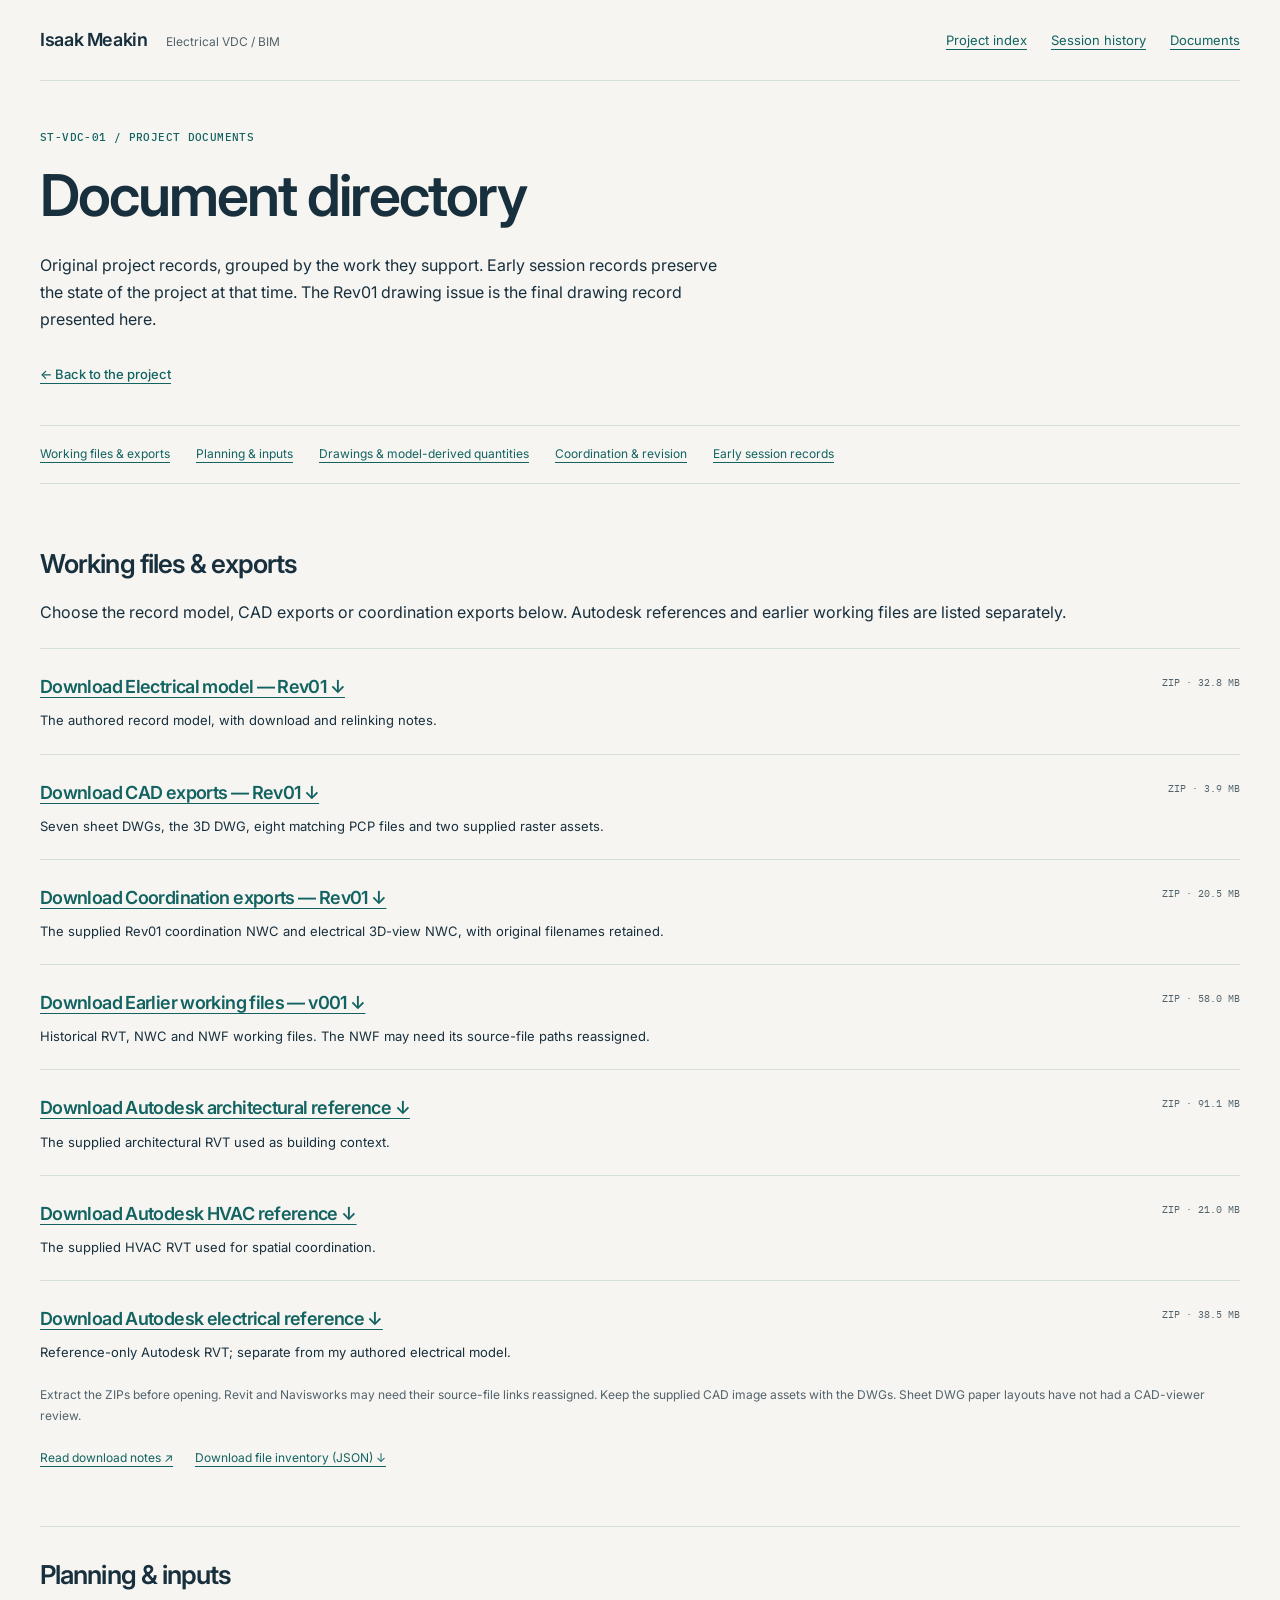
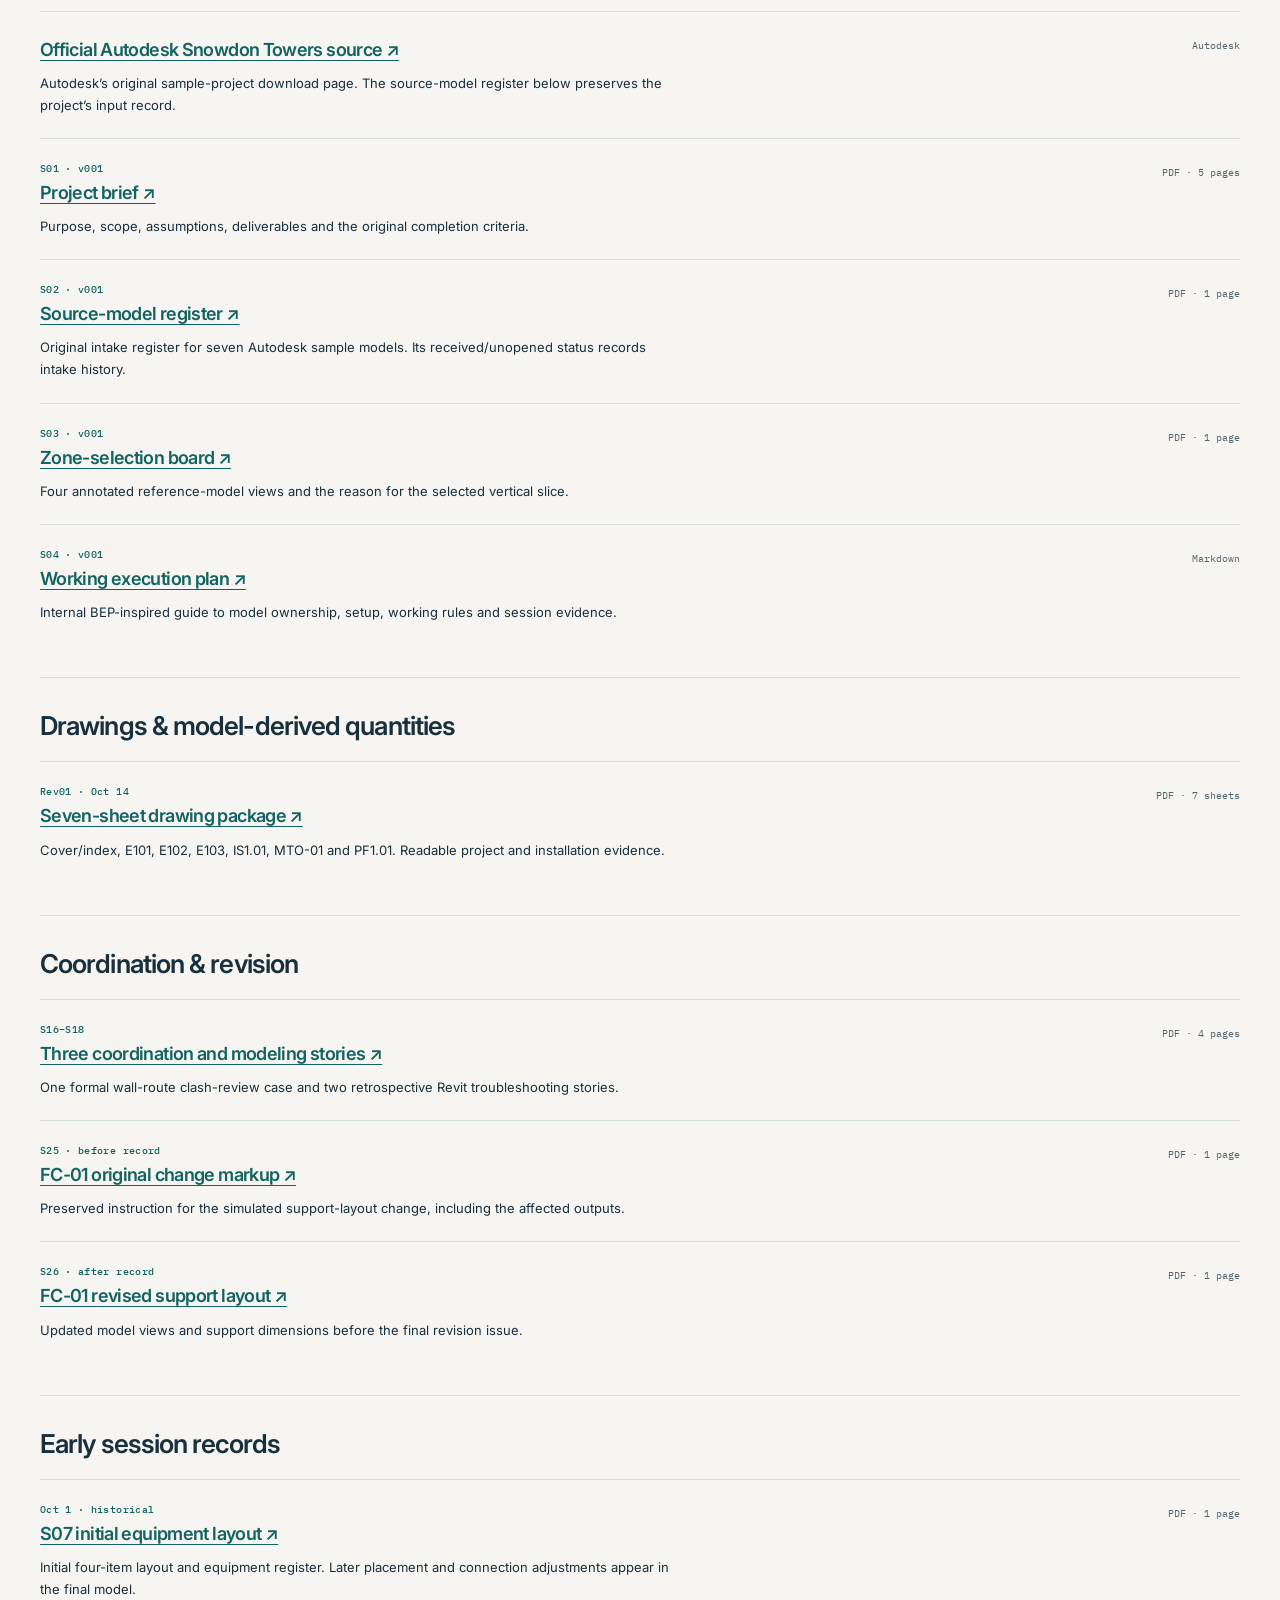
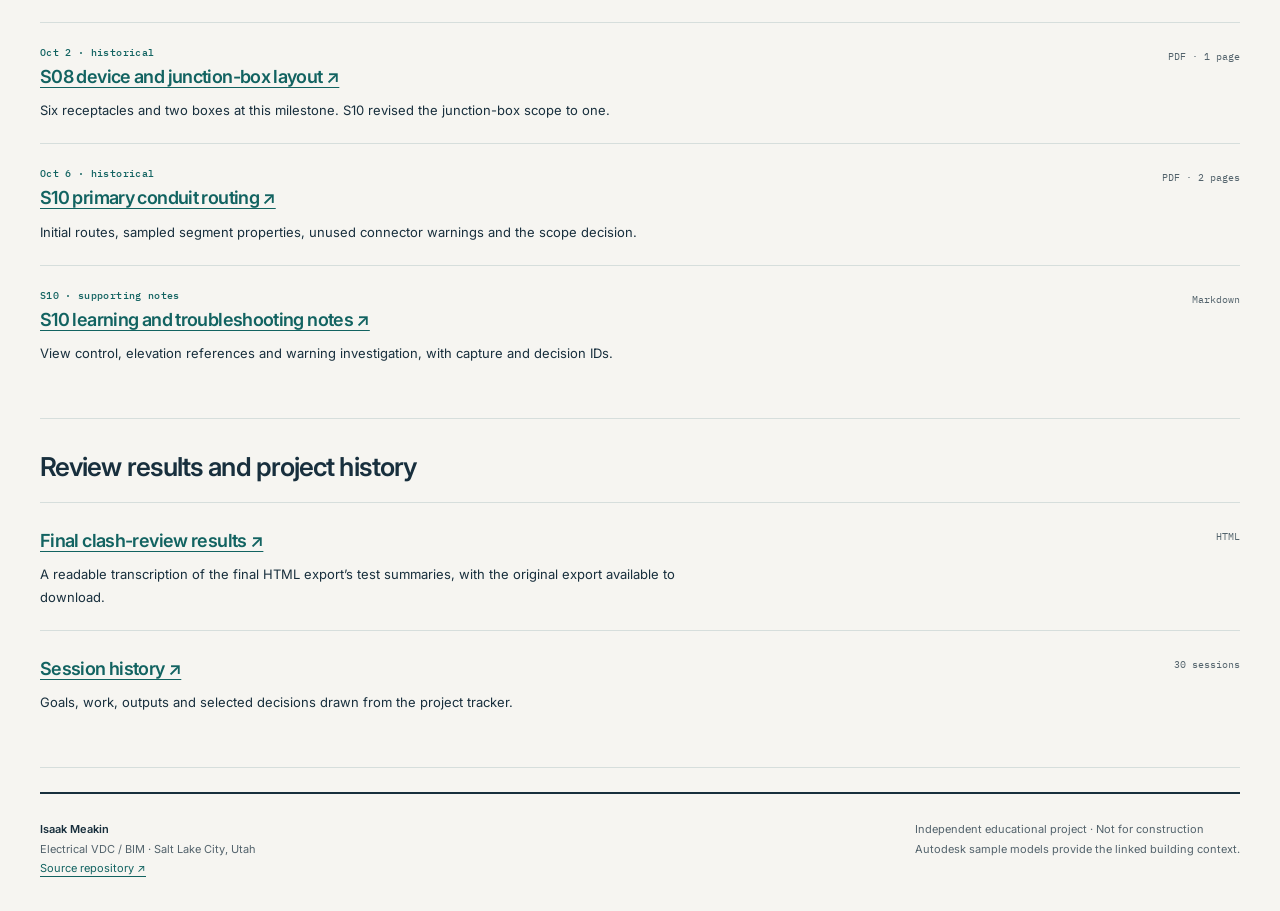
==== documents.html @ b017bc8a "Publish completed Snowdon Towers VDC portfolio" ====
<!doctype html>
<html lang="en"><head><meta charset="utf-8"><meta name="viewport" content="width=device-width, initial-scale=1"><meta name="theme-color" content="#F6F5F1"><meta name="description" content="Snowdon Towers electrical VDC project documents: planning, drawings, coordination, revision and early session records."><title>Project Documents | Isaak Meakin</title><link rel="preconnect" href="https://fonts.googleapis.com"><link rel="preconnect" href="https://fonts.gstatic.com" crossorigin><link href="https://fonts.googleapis.com/css2?family=IBM+Plex+Mono:wght@400;500&amp;family=Inter:wght@400;500;600;700&amp;display=swap" rel="stylesheet"><link rel="stylesheet" href="assets/css/styles.css"></head><body><a class="skip-link" href="#main">Skip to content</a><div class="container"><header class="site-header"><a class="identity" href="./"><strong>Isaak Meakin</strong><span>Electrical VDC / BIM</span></a><nav aria-label="Main navigation"><a href="index.html#project-index">Project index</a><a href="session-history.html">Session history</a><a href="documents.html">Documents</a></nav></header><main id="main"><div class="page-intro"><p class="eyebrow">ST-VDC-01 / Project documents</p><h1>Document directory</h1><p>Original project records, grouped by the work they support. Early session records preserve the state of the project at that time. The Rev01 drawing issue is the final drawing record presented here.</p><a class="text-link" href="index.html#project-index">← Back to the project</a></div><nav class="directory-nav" aria-label="Document categories"><a href="#working-files">Working files &amp; exports</a><a href="#group-1">Planning & inputs</a><a href="#group-2">Drawings & model-derived quantities</a><a href="#group-3">Coordination & revision</a><a href="#group-4">Early session records</a></nav><section class="document-group" id="working-files"><h2>Working files &amp; exports</h2><p>Choose the record model, CAD exports or coordination exports below. Autodesk references and earlier working files are listed separately.</p><div class="document-list"><article class="document-item"><div><h3><a href="assets/downloads/electrical-model-rev01.zip" download>Download Electrical model — Rev01 ↓</a></h3><p>The authored record model, with download and relinking notes.</p></div><span class="file-type">ZIP · 32.8 MB</span></article><article class="document-item"><div><h3><a href="assets/downloads/cad-exports-rev01.zip" download>Download CAD exports — Rev01 ↓</a></h3><p>Seven sheet DWGs, the 3D DWG, eight matching PCP files and two supplied raster assets.</p></div><span class="file-type">ZIP · 3.9 MB</span></article><article class="document-item"><div><h3><a href="assets/downloads/coordination-exports-rev01.zip" download>Download Coordination exports — Rev01 ↓</a></h3><p>The supplied Rev01 coordination NWC and electrical 3D-view NWC, with original filenames retained.</p></div><span class="file-type">ZIP · 20.5 MB</span></article><article class="document-item"><div><h3><a href="assets/downloads/working-files-v001.zip" download>Download Earlier working files — v001 ↓</a></h3><p>Historical RVT, NWC and NWF working files. The NWF may need its source-file paths reassigned.</p></div><span class="file-type">ZIP · 58.0 MB</span></article><article class="document-item"><div><h3><a href="assets/downloads/autodesk-architecture-reference.zip" download>Download Autodesk architectural reference ↓</a></h3><p>The supplied architectural RVT used as building context.</p></div><span class="file-type">ZIP · 91.1 MB</span></article><article class="document-item"><div><h3><a href="assets/downloads/autodesk-hvac-reference.zip" download>Download Autodesk HVAC reference ↓</a></h3><p>The supplied HVAC RVT used for spatial coordination.</p></div><span class="file-type">ZIP · 21.0 MB</span></article><article class="document-item"><div><h3><a href="assets/downloads/autodesk-electrical-reference.zip" download>Download Autodesk electrical reference ↓</a></h3><p>Reference-only Autodesk RVT; separate from my authored electrical model.</p></div><span class="file-type">ZIP · 38.5 MB</span></article></div><p class="small-note">Extract the ZIPs before opening. Revit and Navisworks may need their source-file links reassigned. Keep the supplied CAD image assets with the DWGs. Sheet DWG paper layouts have not had a CAD-viewer review.</p><div class="evidence-links"><a href="assets/downloads/README.txt">Read download notes ↗</a><a href="assets/downloads/file-manifest.json" download>Download file inventory (JSON) ↓</a></div></section><section class="document-group" id="group-1"><h2>Planning & inputs</h2><div class="document-list"><article class="document-item"><div><h3><a href="https://help.autodesk.com/cloudhelp/2025/ENU/Revit-GetStarted/files/GUID-61EF2F22-3A1F-4317-B925-1E85F138BE88.htm">Official Autodesk Snowdon Towers source ↗</a></h3><p>Autodesk’s original sample-project download page. The source-model register below preserves the project’s input record.</p></div><span class="file-type">Autodesk</span></article><article class="document-item"><div><p class="record-id">S01 · v001</p><h3><a class="" href="assets/documents/project-brief.pdf">Project brief ↗</a></h3><p>Purpose, scope, assumptions, deliverables and the original completion criteria.</p></div><span class="file-type">PDF · 5 pages</span></article><article class="document-item"><div><p class="record-id">S02 · v001</p><h3><a class="" href="assets/documents/source-model-register.pdf">Source-model register ↗</a></h3><p>Original intake register for seven Autodesk sample models. Its received/unopened status records intake history.</p></div><span class="file-type">PDF · 1 page</span></article><article class="document-item"><div><p class="record-id">S03 · v001</p><h3><a class="" href="assets/documents/zone-selection.pdf">Zone-selection board ↗</a></h3><p>Four annotated reference-model views and the reason for the selected vertical slice.</p></div><span class="file-type">PDF · 1 page</span></article><article class="document-item"><div><p class="record-id">S04 · v001</p><h3><a class="" href="assets/documents/execution-plan.md">Working execution plan ↗</a></h3><p>Internal BEP-inspired guide to model ownership, setup, working rules and session evidence.</p></div><span class="file-type">Markdown</span></article></div></section><section class="document-group" id="group-2"><h2>Drawings & model-derived quantities</h2><div class="document-list"><article class="document-item"><div><p class="record-id">Rev01 · Oct 14</p><h3><a class="" href="assets/documents/drawing-package-rev01.pdf">Seven-sheet drawing package ↗</a></h3><p>Cover/index, E101, E102, E103, IS1.01, MTO-01 and PF1.01. Readable project and installation evidence.</p></div><span class="file-type">PDF · 7 sheets</span></article></div></section><section class="document-group" id="group-3"><h2>Coordination & revision</h2><div class="document-list"><article class="document-item"><div><p class="record-id">S16–S18</p><h3><a class="" href="assets/documents/coordination-stories.pdf">Three coordination and modeling stories ↗</a></h3><p>One formal wall-route clash-review case and two retrospective Revit troubleshooting stories.</p></div><span class="file-type">PDF · 4 pages</span></article><article class="document-item"><div><p class="record-id">S25 · before record</p><h3><a class="" href="assets/documents/fc01-original-markup.pdf">FC-01 original change markup ↗</a></h3><p>Preserved instruction for the simulated support-layout change, including the affected outputs.</p></div><span class="file-type">PDF · 1 page</span></article><article class="document-item"><div><p class="record-id">S26 · after record</p><h3><a class="" href="assets/documents/fc01-revised-layout.pdf">FC-01 revised support layout ↗</a></h3><p>Updated model views and support dimensions before the final revision issue.</p></div><span class="file-type">PDF · 1 page</span></article></div></section><section class="document-group" id="group-4"><h2>Early session records</h2><div class="document-list"><article class="document-item"><div><p class="record-id">Oct 1 · historical</p><h3><a class="" href="assets/documents/s07-equipment-layout.pdf">S07 initial equipment layout ↗</a></h3><p>Initial four-item layout and equipment register. Later placement and connection adjustments appear in the final model.</p></div><span class="file-type">PDF · 1 page</span></article><article class="document-item"><div><p class="record-id">Oct 2 · historical</p><h3><a class="" href="assets/documents/s08-device-layout.pdf">S08 device and junction-box layout ↗</a></h3><p>Six receptacles and two boxes at this milestone. S10 revised the junction-box scope to one.</p></div><span class="file-type">PDF · 1 page</span></article><article class="document-item"><div><p class="record-id">Oct 6 · historical</p><h3><a class="" href="assets/documents/s10-primary-conduit-layout.pdf">S10 primary conduit routing ↗</a></h3><p>Initial routes, sampled segment properties, unused connector warnings and the scope decision.</p></div><span class="file-type">PDF · 2 pages</span></article><article class="document-item"><div><p class="record-id">S10 · supporting notes</p><h3><a class="" href="assets/documents/s10-portfolio-highlight.md">S10 learning and troubleshooting notes ↗</a></h3><p>View control, elevation references and warning investigation, with capture and decision IDs.</p></div><span class="file-type">Markdown</span></article></div></section><section class="document-group"><h2>Review results and project history</h2><div class="document-list"><article class="document-item"><div><h3><a href="clash-review.html">Final clash-review results ↗</a></h3><p>A readable transcription of the final HTML export’s test summaries, with the original export available to download.</p></div><span class="file-type">HTML</span></article><article class="document-item"><div><h3><a href="session-history.html">Session history ↗</a></h3><p>Goals, work, outputs and selected decisions drawn from the project tracker.</p></div><span class="file-type">30 sessions</span></article></div></section></main><footer class="site-footer"><span><strong>Isaak Meakin</strong><br>Electrical VDC / BIM · Salt Lake City, Utah<br><a href="https://github.com/mcmordor/vdc-portfolio">Source repository ↗</a></span><span>Independent educational project · Not for construction<br>Autodesk sample models provide the linked building context.</span></footer></div></body></html>
---- assets/css/styles.css ----
/* Snowdon Towers portfolio · shared styles */
:root {
  --paper:#f6f5f1; --ink:#182f3d; --muted:#53636c; --accent:#187d7c;
  --accent-strong:#126361; --line:#d6dedc; --hover:#e9eeea; --image-bg:#232a34;
  --sans:"Inter",system-ui,-apple-system,"Segoe UI",sans-serif;
  --mono:"IBM Plex Mono",ui-monospace,monospace;
}
*{box-sizing:border-box}
html{scroll-behavior:smooth;scroll-padding-top:24px}
body{margin:0;background:var(--paper);color:var(--ink);font:400 16px/1.7 var(--sans);-webkit-font-smoothing:antialiased}
a{color:var(--accent-strong);text-underline-offset:4px;text-decoration-thickness:1px}
a:hover{color:var(--ink)}
a:focus-visible,summary:focus-visible{outline:3px solid var(--accent-strong);outline-offset:5px}
img{display:block;max-width:100%;height:auto}
figure,p{margin:0 0 22px}
h1,h2,h3{margin:0;color:var(--ink);font-weight:600;letter-spacing:-.035em;line-height:1.2;text-wrap:balance}
h1{font-size:clamp(38px,4.5vw,60px)}
h2{font-size:clamp(26px,2.5vw,34px)}
h3{font-size:21px;line-height:1.35;margin:32px 0 12px}
strong{font-weight:600}
.container{width:min(1240px,calc(100% - 80px));margin-inline:auto}
.skip-link{position:absolute;top:-100px;left:20px;z-index:5;padding:12px;background:var(--paper)}
.skip-link:focus{top:12px}
.site-header{display:flex;justify-content:space-between;align-items:center;gap:24px;padding:22px 0;border-bottom:1px solid var(--line)}
.identity{display:flex;gap:18px;align-items:baseline;color:var(--ink);text-decoration:none}
.identity strong{font-size:18px;letter-spacing:-.02em}
.identity span{font-size:12px;color:var(--muted)}
.site-header nav{display:flex;gap:24px;font-size:13px}
.site-header nav a{padding:7px 0}
.hero{display:grid;grid-template-columns:.95fr 1.4fr;align-items:center;gap:48px;padding:42px 0 28px}
.eyebrow,.record-id{font:500 11px/1.6 var(--mono);color:var(--accent-strong);letter-spacing:.035em}
.eyebrow{text-transform:uppercase;margin-bottom:14px}
.welcome{font-size:17px;font-weight:500;margin:18px 0 12px;line-height:1.5}
.hero-copy>p:not(.welcome):not(.eyebrow){font-size:15px;line-height:1.7}
.hero-copy>p{max-width:56ch}
.hero-copy .hero-links{display:flex;flex-wrap:wrap;gap:8px 24px;font-size:13px;margin:20px 0 0}
.hero-figure{margin:0}
.hero-figure img{width:100%;max-height:400px;object-fit:contain}
.image-link{display:block;background:var(--image-bg)}
.image-link img{width:100%;object-fit:contain}
figcaption{color:var(--muted);font-size:12px;line-height:1.6;padding-top:10px}
figcaption a{white-space:nowrap}
.figure-id{font:400 10px var(--mono);color:var(--accent-strong);margin-right:8px}
.project-facts{display:grid;grid-template-columns:repeat(4,minmax(0,1fr));gap:22px;padding:17px 0 20px;margin:0 0 28px;border-top:1px solid var(--line);border-bottom:1px solid var(--line)}
dt{font:400 10px/1.6 var(--mono);letter-spacing:.03em;text-transform:uppercase;color:var(--muted)}
dd{font-size:13px;margin:5px 0 0}
.project-index{border-top:2px solid var(--ink);padding-top:18px;margin-bottom:64px}
.section-heading{display:flex;align-items:baseline;justify-content:space-between;gap:20px;margin-bottom:18px}
.section-heading h2{font-size:25px}
.section-heading>a{font-size:12px;white-space:nowrap}
.index-grid{display:grid;grid-template-columns:repeat(4,minmax(0,1fr));border-top:1px solid var(--line);border-bottom:1px solid var(--line)}
.index-entry{display:grid;grid-template-columns:22px 1fr 14px;gap:10px;padding:17px 10px 17px 0;text-decoration:none;align-items:start;border-bottom:1px solid var(--line);min-width:0;color:var(--ink)}
.index-entry:nth-child(n+5){border-bottom:0}
.index-entry:hover,.index-entry:focus-visible{background:var(--hover);color:var(--ink)}
.index-number{font:400 11px/1.8 var(--mono);color:var(--accent-strong)}
.index-entry strong{display:block;font-size:14px;line-height:1.4;letter-spacing:-.015em}
.index-detail{display:block;font-size:11px;line-height:1.5;color:var(--muted);margin-top:5px}
.index-arrow{font-size:13px;color:var(--accent-strong)}
.chapter{display:grid;grid-template-columns:.9fr 2fr;gap:76px;padding:48px 0 56px;border-top:1px solid var(--line)}
.chapter-heading{align-self:start;position:sticky;top:24px}
.chapter-heading h2{margin-bottom:18px}
.back-link{display:inline-block;font-size:12px;padding:7px 0}
.chapter-content{min-width:0}
.chapter-content>p{max-width:68ch}
.chapter-content .chapter-lead{font-size:19px;line-height:1.55;letter-spacing:-.02em;color:var(--ink)}
.chapter-content>figure{margin:30px 0}
.chapter-content h3:first-child{margin-top:0}
.text-link{display:inline-block;font-size:13px;font-weight:500;padding:8px 0}
.evidence-links{display:flex;flex-wrap:wrap;gap:10px 22px;margin:20px 0 26px;font-size:12px}
.paper-figure .image-link{background:#fff;border:1px solid var(--line)}
.paper-figure img{background:#fff}
.phase-list{padding:0;margin:26px 0 18px;list-style:none;counter-reset:phase}
.phase-list li{display:grid;grid-template-columns:78px 1fr;gap:3px 18px;padding:13px 0;border-top:1px solid var(--line)}
.phase-list strong{font-size:14px;line-height:1.5}
.phase-list li>span:last-child{grid-column:2;font-size:12px;line-height:1.5;color:var(--muted)}
.phase-list .record-id{grid-row:span 2;padding-top:2px}
.small-note{font-size:12px;line-height:1.7;color:var(--muted)}
.record-detail{border-top:1px solid var(--line);border-bottom:1px solid var(--line);padding:15px 0;margin:28px 0}
summary{cursor:pointer;color:var(--ink);font-weight:500;font-size:14px;line-height:1.6}
summary:hover{color:var(--accent-strong)}
.record-detail>p:first-of-type{margin-top:18px}
.record-detail>p{font-size:14px}
.record-detail .evidence-links:last-child{margin-bottom:6px}
.issue-story{padding:30px 0;border-top:1px solid var(--line)}
.issue-story>.eyebrow{margin-bottom:6px}
.issue-story h3{margin:0 0 14px}
.issue-story>p{font-size:14px}
.issue-story>a{font-size:12px}
.before-after{display:grid;grid-template-columns:1fr 1fr;gap:18px;margin:20px 0}
.before-after figure{margin:0;min-width:0}
.comparison-label{font:400 10px/1.5 var(--mono);text-transform:uppercase;color:var(--muted);margin-bottom:8px}
.before-after .image-link{height:220px;display:flex;align-items:center;justify-content:center}
.before-after img{height:100%;width:100%;object-fit:contain}
.table-scroll{overflow-x:auto;margin:24px 0;scrollbar-width:thin}
table{width:100%;border-collapse:collapse;text-align:left;font-size:12px;line-height:1.6}
caption{text-align:left;font:400 10px/1.6 var(--mono);color:var(--muted);padding-bottom:12px}
th,td{padding:12px 14px 12px 0;border-bottom:1px solid var(--line);vertical-align:top}
thead th{font-size:10px;letter-spacing:.025em;text-transform:uppercase;color:var(--muted);font-weight:500;border-top:1px solid var(--ink);border-bottom:1px solid var(--ink)}
tbody th{font-weight:500}
td:last-child,th:last-child{padding-right:0}
tbody th a{white-space:nowrap}
#prefab .paper-figure{width:min(100%,470px);margin-inline:auto}
#prefab .paper-figure img{max-height:490px;object-fit:contain}
.revision-pair{display:grid;grid-template-columns:1fr 1fr;gap:20px;margin:26px 0 32px}
.revision-pair>div{min-width:0;font-size:12px}
.revision-pair figure{margin:0 0 12px}
.revision-pair .image-link{height:240px;display:flex;align-items:center}
.revision-pair img{height:100%;object-fit:contain}
.review-results,.history-facts{display:grid;grid-template-columns:repeat(4,1fr);gap:20px;border-top:1px solid var(--line);border-bottom:1px solid var(--line);padding:18px 0;margin:25px 0;font-size:11px;color:var(--muted)}
.review-results strong,.history-facts strong{display:block;font:500 27px/1.3 var(--mono);color:var(--ink);margin-bottom:6px}
.document-shortlist{border-top:1px solid var(--line);margin:26px 0}
.document-shortlist>a{display:block;padding:16px 0;border-bottom:1px solid var(--line);text-decoration:none;font-weight:500;font-size:14px}
.document-shortlist>a:hover{background:var(--hover)}
.document-shortlist>a span{display:block;color:var(--muted);font-weight:400;font-size:12px;margin-top:3px}
.button-link{display:inline-block;padding:12px 20px;border:1px solid var(--accent-strong);font-size:13px;text-decoration:none}
.button-link:hover{background:var(--accent-strong);color:#fff}
.scope-note{font-size:12px;line-height:1.7;color:var(--muted);border-left:2px solid var(--line);padding-left:18px;margin:32px 0 0}
.site-footer{display:flex;justify-content:space-between;gap:32px;border-top:2px solid var(--ink);padding:26px 0 32px;margin-top:24px;color:var(--muted);font-size:11px;line-height:1.8}
.site-footer strong{color:var(--ink)}
.page-intro{padding:48px 0 32px;max-width:800px}
.page-intro h1{margin-bottom:22px}
.page-intro>p:not(.eyebrow){font-size:16px;max-width:70ch}
.directory-nav{display:flex;flex-wrap:wrap;gap:14px 26px;border-block:1px solid var(--line);padding:18px 0;margin-bottom:32px;font-size:12px}
.document-group{padding:32px 0;border-bottom:1px solid var(--line)}
.document-group h2{font-size:26px;margin-bottom:20px}
.document-item{display:flex;justify-content:space-between;gap:26px;padding:22px 0;border-top:1px solid var(--line)}
.document-item h3{font-size:18px;line-height:1.4;margin:3px 0 10px}
.document-item p{font-size:13px;max-width:80ch;margin:0}
.document-item .record-id{font-size:10px}
.file-type{font:400 10px/1.6 var(--mono);white-space:nowrap;color:var(--muted);padding-top:4px}
.history-facts{grid-template-columns:repeat(3,1fr);max-width:650px;margin:0 0 48px}
.history-phase{display:grid;grid-template-columns:.85fr 2fr;gap:60px;padding:32px 0;border-top:1px solid var(--line)}
.history-phase-heading h2{font-size:25px;margin:8px 0 12px}
.history-phase-heading>p:last-child{font-size:13px;color:var(--muted)}
.session-record{border-top:1px solid var(--line)}
.session-record:last-child{border-bottom:1px solid var(--line)}
.session-record>summary{display:grid;grid-template-columns:38px 1fr 16px;gap:16px;align-items:start;list-style:none;padding:18px 0}
.session-record>summary::-webkit-details-marker{display:none}
.session-record>summary strong{font-size:14px;font-weight:500}
.session-record>summary small{display:block;font-size:11px;color:var(--muted);font-weight:400;margin-top:3px}
.expand-symbol{font-size:21px;line-height:1.1;color:var(--accent-strong)}
.session-record[open] .expand-symbol{transform:rotate(45deg)}
.session-content{padding:0 0 20px 54px;font-size:13px}
.session-content dl>div{margin:14px 0}
.session-content dd{font-size:12px}
.session-content figure{max-width:450px}
.report-test{padding:25px 0;border-top:1px solid var(--line)}
.report-test h2{font-size:22px}
.report-test td{min-width:80px;font-size:11px}
.report-test tr:first-child td{font-weight:600;background:var(--hover)}
.report-test .table-scroll{margin:15px 0}
@media(min-width:1500px){.container{width:min(1320px,calc(100% - 100px))}.hero-figure img{max-height:420px}.hero{gap:64px}.chapter{gap:96px}}
@media(max-width:1100px){.container{width:calc(100% - 56px)}.hero{gap:28px;grid-template-columns:1fr 1.1fr}.identity{flex-direction:column;gap:0}.chapter{gap:40px;grid-template-columns:.8fr 2fr}.index-grid{grid-template-columns:repeat(2,minmax(0,1fr))}.index-entry:nth-child(n+5){border-bottom:1px solid var(--line)}.index-entry:nth-child(n+7){border-bottom:0}.index-entry{padding-block:12px}.project-facts{gap:16px}.project-facts dd{font-size:12px}}
@media(max-width:760px){.container{width:calc(100% - 36px)}.site-header{align-items:flex-start;padding-block:18px}.site-header nav{flex-wrap:wrap;justify-content:flex-end;gap:2px 15px;max-width:210px;font-size:11px}.identity strong{font-size:16px}.identity span{font-size:10px}.hero{grid-template-columns:1fr;padding-top:30px;gap:24px}.hero-figure img{max-height:none}.hero-copy>p{max-width:65ch}.hero-copy .hero-links{font-size:12px}.project-facts{grid-template-columns:repeat(2,minmax(0,1fr));margin-top:24px}.project-index{margin-bottom:40px}.section-heading h2{font-size:23px}.chapter{grid-template-columns:1fr;gap:25px;padding-block:32px 40px}.chapter-heading{position:static}.chapter-heading h2 br{display:none}.chapter-heading h2{margin-bottom:6px}.chapter-content .chapter-lead{font-size:18px}.eyebrow{font-size:10px}.before-after .image-link{height:190px}.revision-pair{grid-template-columns:1fr}.revision-pair .image-link{height:auto}.revision-pair img{height:auto}.review-results{gap:12px}.review-results strong{font-size:23px}.site-footer{flex-direction:column;gap:12px}.page-intro{padding-top:30px}.page-intro h1{font-size:37px}.document-item{gap:16px}.file-type{font-size:9px;white-space:normal;min-width:64px;text-align:right}.history-phase{grid-template-columns:1fr;gap:12px}.history-phase-heading>p:last-child{margin-bottom:16px}.session-content{padding-left:0}.history-facts{margin-bottom:28px}.history-facts strong{font-size:24px}.document-group h2{font-size:23px}}
@media(max-width:410px){.index-entry{grid-template-columns:18px 1fr;gap:7px;padding-right:7px}.index-arrow{display:none}.index-entry strong{font-size:12px}.index-detail{font-size:10px}.section-heading>a{font-size:10px}.before-after{gap:10px}.before-after .image-link{height:165px}.review-results{grid-template-columns:repeat(2,1fr)}.site-header nav{max-width:160px}}
@media(prefers-reduced-motion:reduce){html{scroll-behavior:auto}}
@media print{.container{width:100%}.site-header nav,.back-link,.index-arrow{display:none}.hero,.chapter,.history-phase{display:block}.chapter-heading{position:static}.chapter{break-before:auto}figure,.issue-story{break-inside:avoid}a{color:var(--ink)}.site-footer{font-size:9px}}
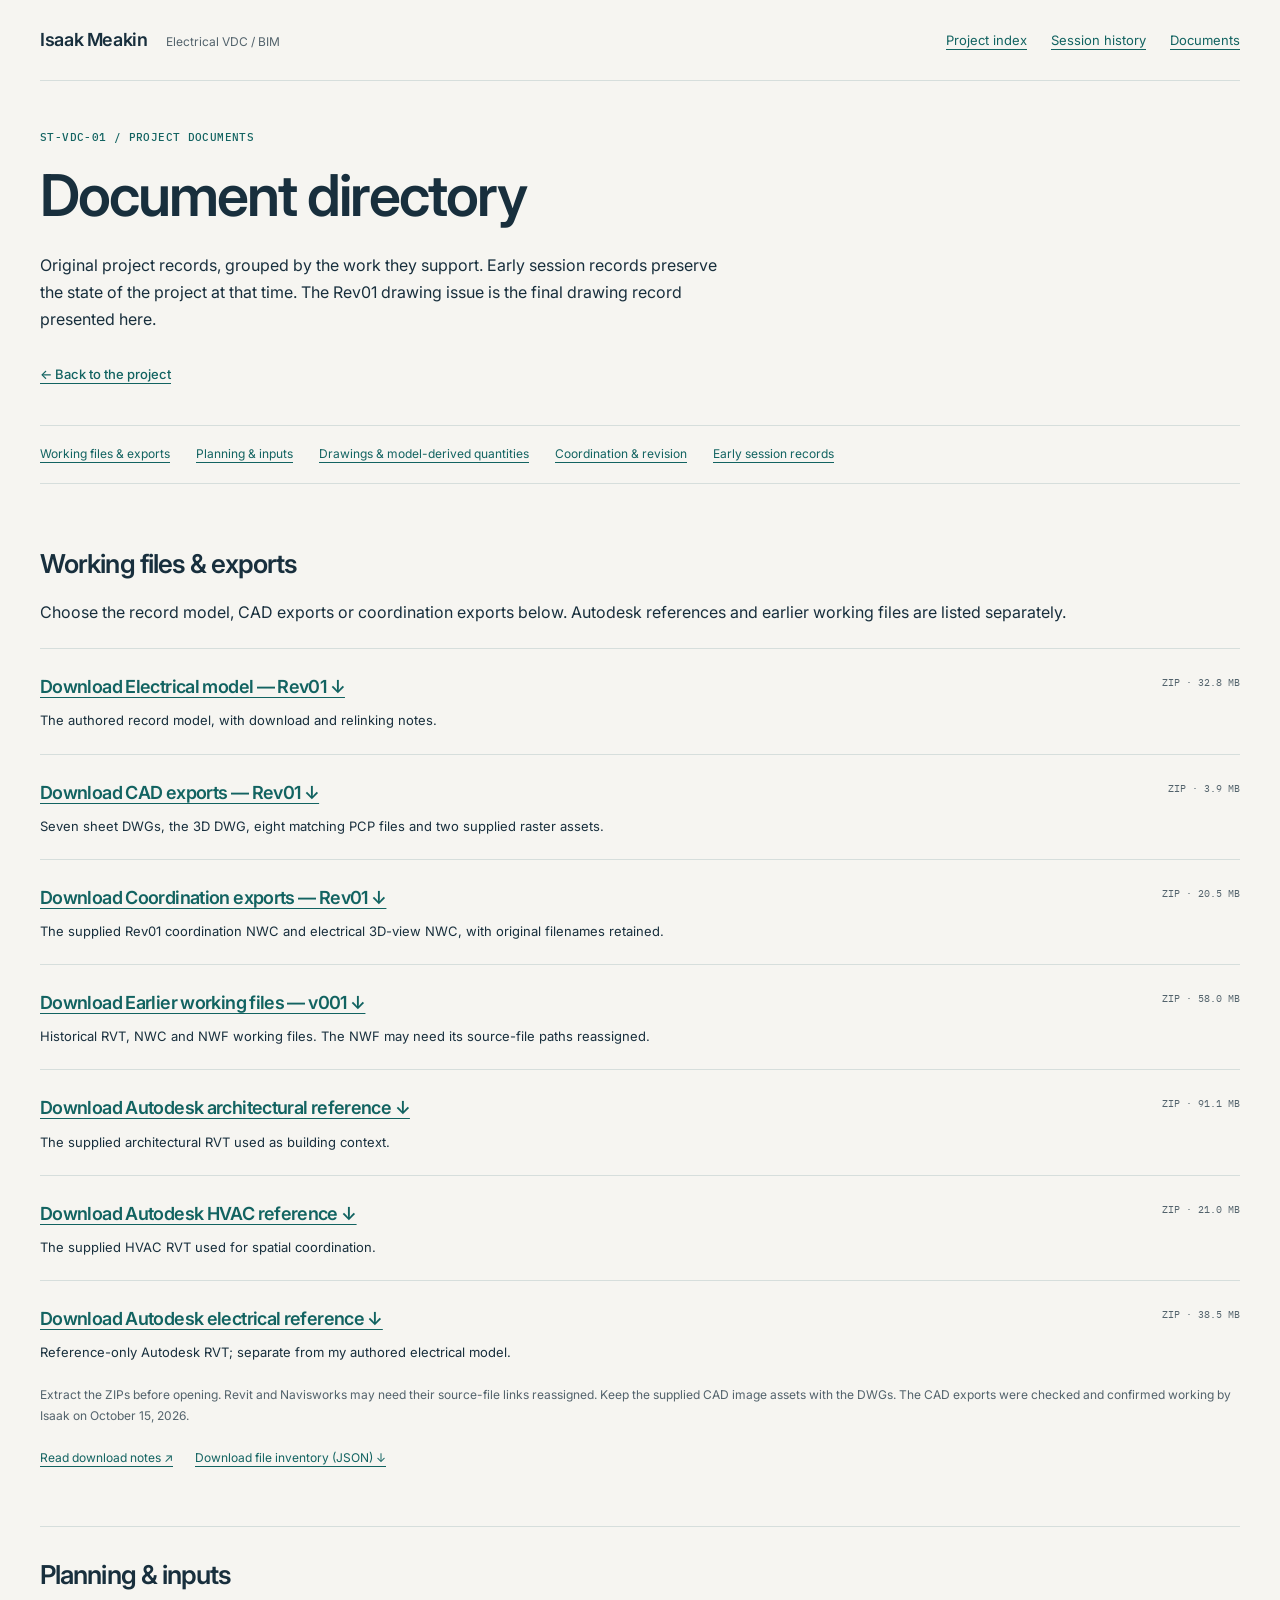
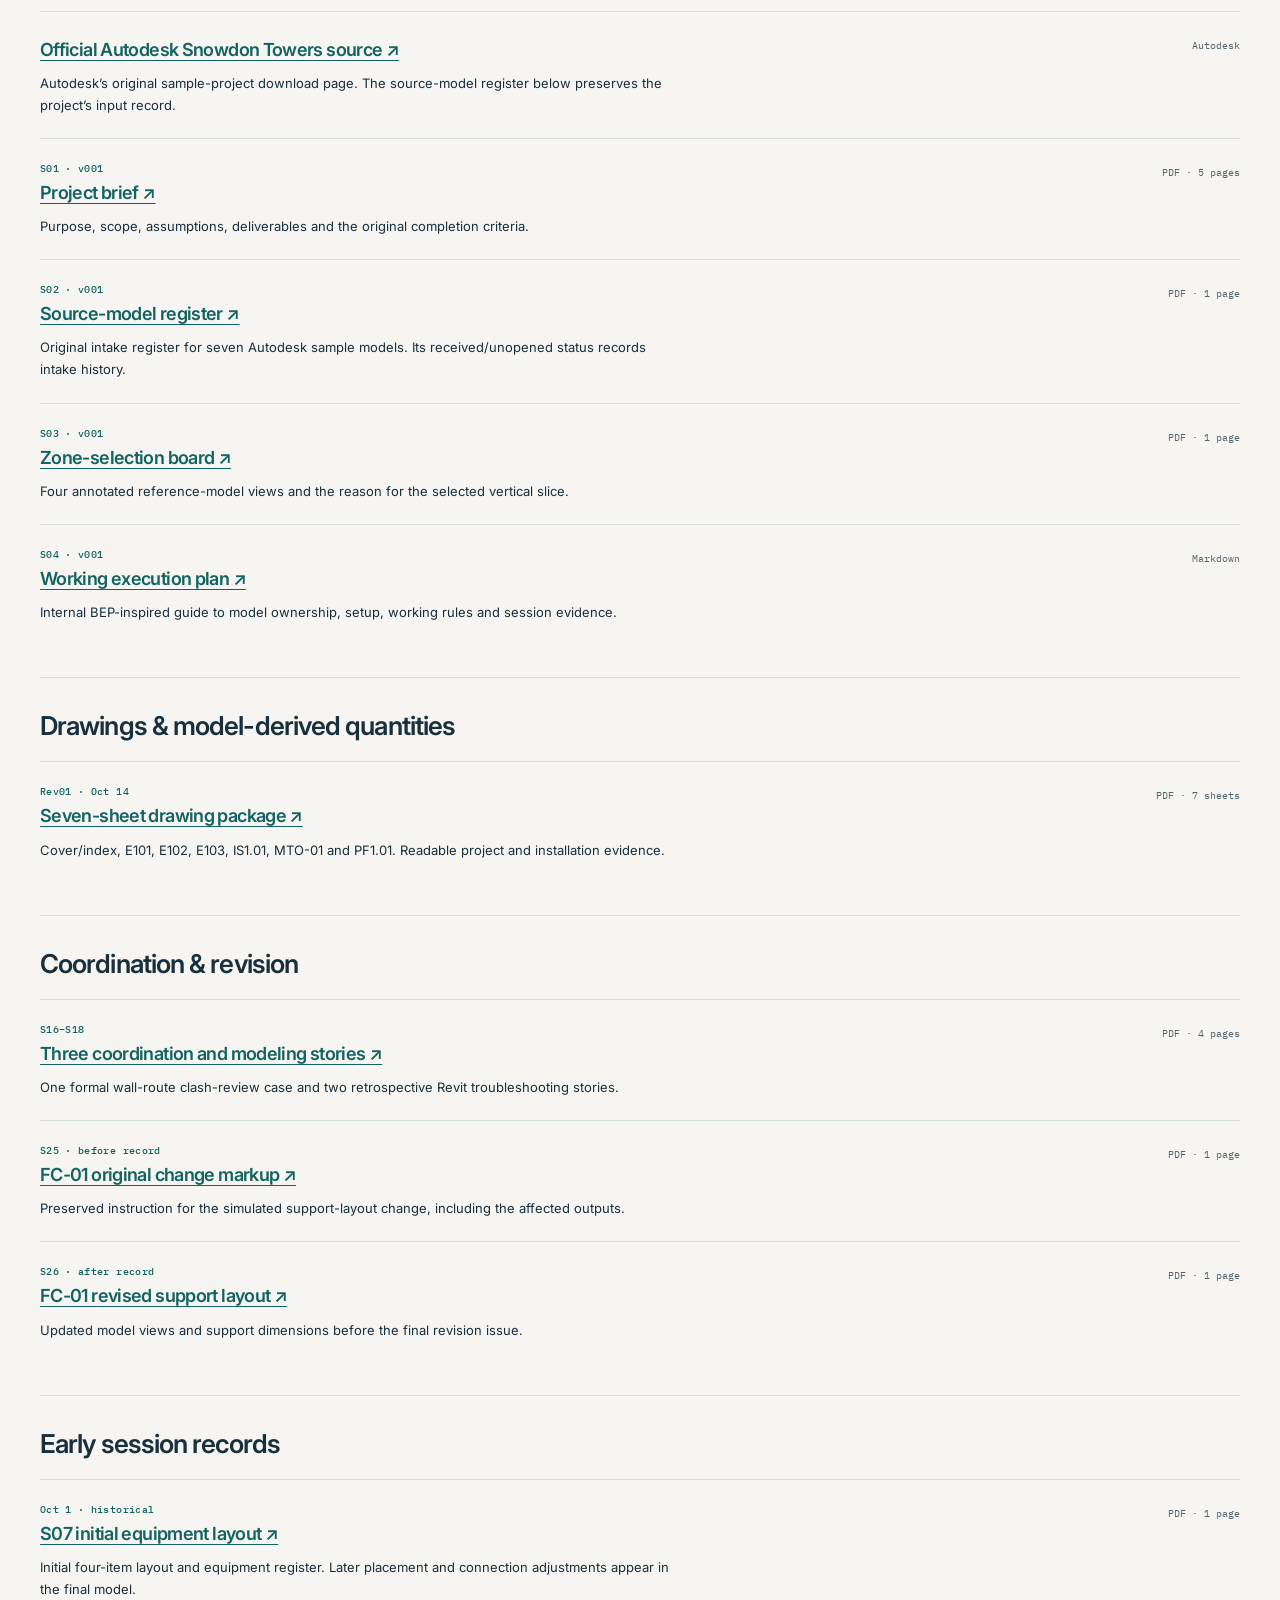
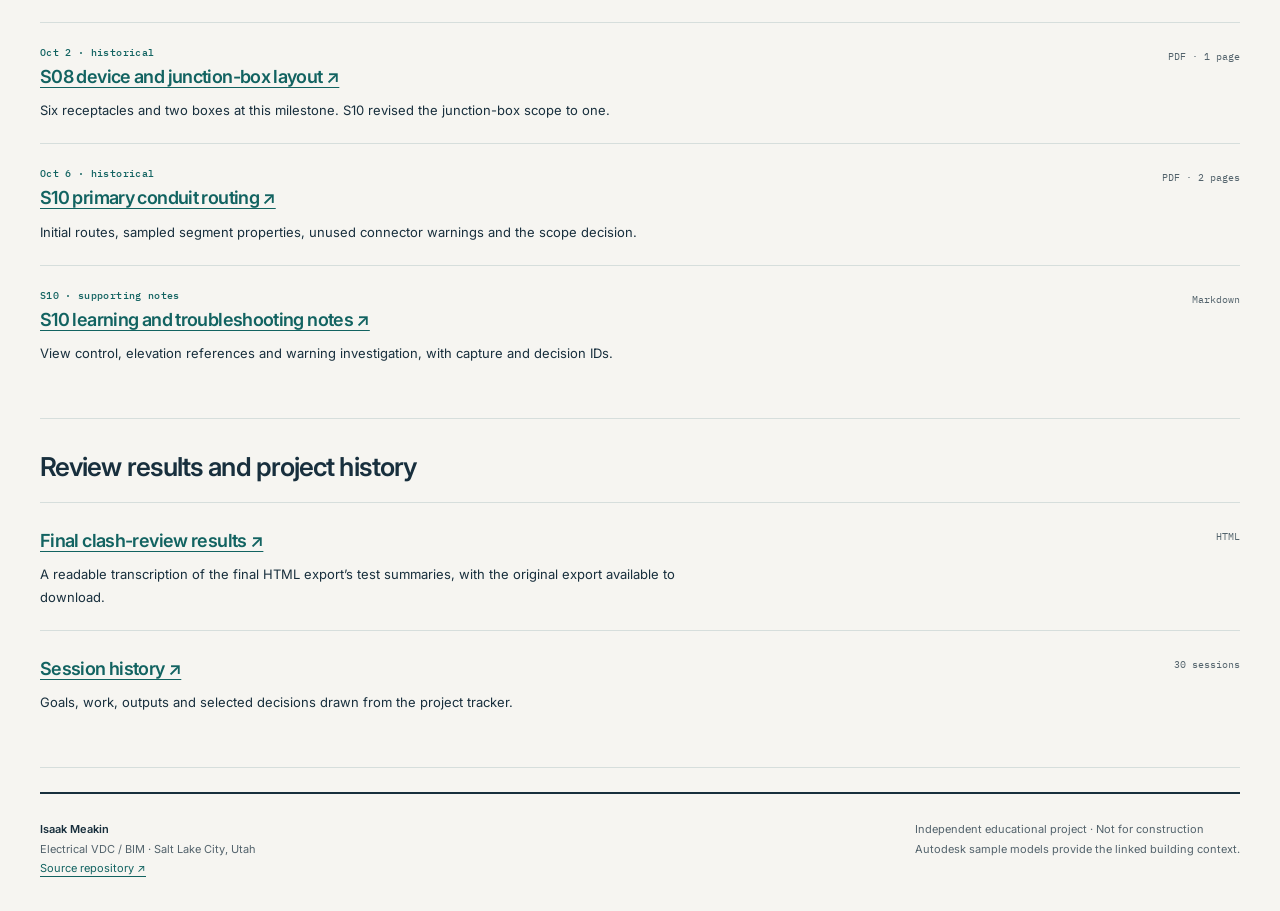
==== commit 9af82510: "Add Linkein and Resume links" ====
--- a/documents.html
+++ b/documents.html
@@ -1,2 +1,2 @@
 <!doctype html>
-<html lang="en"><head><meta charset="utf-8"><meta name="viewport" content="width=device-width, initial-scale=1"><meta name="theme-color" content="#F6F5F1"><meta name="description" content="Snowdon Towers electrical VDC project documents: planning, drawings, coordination, revision and early session records."><title>Project Documents | Isaak Meakin</title><link rel="preconnect" href="https://fonts.googleapis.com"><link rel="preconnect" href="https://fonts.gstatic.com" crossorigin><link href="https://fonts.googleapis.com/css2?family=IBM+Plex+Mono:wght@400;500&amp;family=Inter:wght@400;500;600;700&amp;display=swap" rel="stylesheet"><link rel="stylesheet" href="assets/css/styles.css"></head><body><a class="skip-link" href="#main">Skip to content</a><div class="container"><header class="site-header"><a class="identity" href="./"><strong>Isaak Meakin</strong><span>Electrical VDC / BIM</span></a><nav aria-label="Main navigation"><a href="index.html#project-index">Project index</a><a href="session-history.html">Session history</a><a href="documents.html">Documents</a></nav></header><main id="main"><div class="page-intro"><p class="eyebrow">ST-VDC-01 / Project documents</p><h1>Document directory</h1><p>Original project records, grouped by the work they support. Early session records preserve the state of the project at that time. The Rev01 drawing issue is the final drawing record presented here.</p><a class="text-link" href="index.html#project-index">← Back to the project</a></div><nav class="directory-nav" aria-label="Document categories"><a href="#working-files">Working files &amp; exports</a><a href="#group-1">Planning & inputs</a><a href="#group-2">Drawings & model-derived quantities</a><a href="#group-3">Coordination & revision</a><a href="#group-4">Early session records</a></nav><section class="document-group" id="working-files"><h2>Working files &amp; exports</h2><p>Choose the record model, CAD exports or coordination exports below. Autodesk references and earlier working files are listed separately.</p><div class="document-list"><article class="document-item"><div><h3><a href="assets/downloads/electrical-model-rev01.zip" download>Download Electrical model — Rev01 ↓</a></h3><p>The authored record model, with download and relinking notes.</p></div><span class="file-type">ZIP · 32.8 MB</span></article><article class="document-item"><div><h3><a href="assets/downloads/cad-exports-rev01.zip" download>Download CAD exports — Rev01 ↓</a></h3><p>Seven sheet DWGs, the 3D DWG, eight matching PCP files and two supplied raster assets.</p></div><span class="file-type">ZIP · 3.9 MB</span></article><article class="document-item"><div><h3><a href="assets/downloads/coordination-exports-rev01.zip" download>Download Coordination exports — Rev01 ↓</a></h3><p>The supplied Rev01 coordination NWC and electrical 3D-view NWC, with original filenames retained.</p></div><span class="file-type">ZIP · 20.5 MB</span></article><article class="document-item"><div><h3><a href="assets/downloads/working-files-v001.zip" download>Download Earlier working files — v001 ↓</a></h3><p>Historical RVT, NWC and NWF working files. The NWF may need its source-file paths reassigned.</p></div><span class="file-type">ZIP · 58.0 MB</span></article><article class="document-item"><div><h3><a href="assets/downloads/autodesk-architecture-reference.zip" download>Download Autodesk architectural reference ↓</a></h3><p>The supplied architectural RVT used as building context.</p></div><span class="file-type">ZIP · 91.1 MB</span></article><article class="document-item"><div><h3><a href="assets/downloads/autodesk-hvac-reference.zip" download>Download Autodesk HVAC reference ↓</a></h3><p>The supplied HVAC RVT used for spatial coordination.</p></div><span class="file-type">ZIP · 21.0 MB</span></article><article class="document-item"><div><h3><a href="assets/downloads/autodesk-electrical-reference.zip" download>Download Autodesk electrical reference ↓</a></h3><p>Reference-only Autodesk RVT; separate from my authored electrical model.</p></div><span class="file-type">ZIP · 38.5 MB</span></article></div><p class="small-note">Extract the ZIPs before opening. Revit and Navisworks may need their source-file links reassigned. Keep the supplied CAD image assets with the DWGs. Sheet DWG paper layouts have not had a CAD-viewer review.</p><div class="evidence-links"><a href="assets/downloads/README.txt">Read download notes ↗</a><a href="assets/downloads/file-manifest.json" download>Download file inventory (JSON) ↓</a></div></section><section class="document-group" id="group-1"><h2>Planning & inputs</h2><div class="document-list"><article class="document-item"><div><h3><a href="https://help.autodesk.com/cloudhelp/2025/ENU/Revit-GetStarted/files/GUID-61EF2F22-3A1F-4317-B925-1E85F138BE88.htm">Official Autodesk Snowdon Towers source ↗</a></h3><p>Autodesk’s original sample-project download page. The source-model register below preserves the project’s input record.</p></div><span class="file-type">Autodesk</span></article><article class="document-item"><div><p class="record-id">S01 · v001</p><h3><a class="" href="assets/documents/project-brief.pdf">Project brief ↗</a></h3><p>Purpose, scope, assumptions, deliverables and the original completion criteria.</p></div><span class="file-type">PDF · 5 pages</span></article><article class="document-item"><div><p class="record-id">S02 · v001</p><h3><a class="" href="assets/documents/source-model-register.pdf">Source-model register ↗</a></h3><p>Original intake register for seven Autodesk sample models. Its received/unopened status records intake history.</p></div><span class="file-type">PDF · 1 page</span></article><article class="document-item"><div><p class="record-id">S03 · v001</p><h3><a class="" href="assets/documents/zone-selection.pdf">Zone-selection board ↗</a></h3><p>Four annotated reference-model views and the reason for the selected vertical slice.</p></div><span class="file-type">PDF · 1 page</span></article><article class="document-item"><div><p class="record-id">S04 · v001</p><h3><a class="" href="assets/documents/execution-plan.md">Working execution plan ↗</a></h3><p>Internal BEP-inspired guide to model ownership, setup, working rules and session evidence.</p></div><span class="file-type">Markdown</span></article></div></section><section class="document-group" id="group-2"><h2>Drawings & model-derived quantities</h2><div class="document-list"><article class="document-item"><div><p class="record-id">Rev01 · Oct 14</p><h3><a class="" href="assets/documents/drawing-package-rev01.pdf">Seven-sheet drawing package ↗</a></h3><p>Cover/index, E101, E102, E103, IS1.01, MTO-01 and PF1.01. Readable project and installation evidence.</p></div><span class="file-type">PDF · 7 sheets</span></article></div></section><section class="document-group" id="group-3"><h2>Coordination & revision</h2><div class="document-list"><article class="document-item"><div><p class="record-id">S16–S18</p><h3><a class="" href="assets/documents/coordination-stories.pdf">Three coordination and modeling stories ↗</a></h3><p>One formal wall-route clash-review case and two retrospective Revit troubleshooting stories.</p></div><span class="file-type">PDF · 4 pages</span></article><article class="document-item"><div><p class="record-id">S25 · before record</p><h3><a class="" href="assets/documents/fc01-original-markup.pdf">FC-01 original change markup ↗</a></h3><p>Preserved instruction for the simulated support-layout change, including the affected outputs.</p></div><span class="file-type">PDF · 1 page</span></article><article class="document-item"><div><p class="record-id">S26 · after record</p><h3><a class="" href="assets/documents/fc01-revised-layout.pdf">FC-01 revised support layout ↗</a></h3><p>Updated model views and support dimensions before the final revision issue.</p></div><span class="file-type">PDF · 1 page</span></article></div></section><section class="document-group" id="group-4"><h2>Early session records</h2><div class="document-list"><article class="document-item"><div><p class="record-id">Oct 1 · historical</p><h3><a class="" href="assets/documents/s07-equipment-layout.pdf">S07 initial equipment layout ↗</a></h3><p>Initial four-item layout and equipment register. Later placement and connection adjustments appear in the final model.</p></div><span class="file-type">PDF · 1 page</span></article><article class="document-item"><div><p class="record-id">Oct 2 · historical</p><h3><a class="" href="assets/documents/s08-device-layout.pdf">S08 device and junction-box layout ↗</a></h3><p>Six receptacles and two boxes at this milestone. S10 revised the junction-box scope to one.</p></div><span class="file-type">PDF · 1 page</span></article><article class="document-item"><div><p class="record-id">Oct 6 · historical</p><h3><a class="" href="assets/documents/s10-primary-conduit-layout.pdf">S10 primary conduit routing ↗</a></h3><p>Initial routes, sampled segment properties, unused connector warnings and the scope decision.</p></div><span class="file-type">PDF · 2 pages</span></article><article class="document-item"><div><p class="record-id">S10 · supporting notes</p><h3><a class="" href="assets/documents/s10-portfolio-highlight.md">S10 learning and troubleshooting notes ↗</a></h3><p>View control, elevation references and warning investigation, with capture and decision IDs.</p></div><span class="file-type">Markdown</span></article></div></section><section class="document-group"><h2>Review results and project history</h2><div class="document-list"><article class="document-item"><div><h3><a href="clash-review.html">Final clash-review results ↗</a></h3><p>A readable transcription of the final HTML export’s test summaries, with the original export available to download.</p></div><span class="file-type">HTML</span></article><article class="document-item"><div><h3><a href="session-history.html">Session history ↗</a></h3><p>Goals, work, outputs and selected decisions drawn from the project tracker.</p></div><span class="file-type">30 sessions</span></article></div></section></main><footer class="site-footer"><span><strong>Isaak Meakin</strong><br>Electrical VDC / BIM · Salt Lake City, Utah<br><a href="https://github.com/mcmordor/vdc-portfolio">Source repository ↗</a></span><span>Independent educational project · Not for construction<br>Autodesk sample models provide the linked building context.</span></footer></div></body></html>+<html lang="en"><head><meta charset="utf-8"><meta name="viewport" content="width=device-width, initial-scale=1"><meta name="theme-color" content="#F6F5F1"><meta name="description" content="Snowdon Towers electrical VDC project documents: planning, drawings, coordination, revision and early session records."><title>Project Documents | Isaak Meakin</title><link rel="preconnect" href="https://fonts.googleapis.com"><link rel="preconnect" href="https://fonts.gstatic.com" crossorigin><link href="https://fonts.googleapis.com/css2?family=IBM+Plex+Mono:wght@400;500&amp;family=Inter:wght@400;500;600;700&amp;display=swap" rel="stylesheet"><link rel="stylesheet" href="assets/css/styles.css"></head><body><a class="skip-link" href="#main">Skip to content</a><div class="container"><header class="site-header"><a class="identity" href="./"><strong>Isaak Meakin</strong><span>Electrical VDC / BIM</span></a><nav aria-label="Main navigation"><a href="index.html#project-index">Project index</a><a href="session-history.html">Session history</a><a href="documents.html">Documents</a></nav></header><main id="main"><div class="page-intro"><p class="eyebrow">ST-VDC-01 / Project documents</p><h1>Document directory</h1><p>Original project records, grouped by the work they support. Early session records preserve the state of the project at that time. The Rev01 drawing issue is the final drawing record presented here.</p><a class="text-link" href="index.html#project-index">← Back to the project</a></div><nav class="directory-nav" aria-label="Document categories"><a href="#working-files">Working files &amp; exports</a><a href="#group-1">Planning & inputs</a><a href="#group-2">Drawings & model-derived quantities</a><a href="#group-3">Coordination & revision</a><a href="#group-4">Early session records</a></nav><section class="document-group" id="working-files"><h2>Working files &amp; exports</h2><p>Choose the record model, CAD exports or coordination exports below. Autodesk references and earlier working files are listed separately.</p><div class="document-list"><article class="document-item"><div><h3><a href="assets/downloads/electrical-model-rev01.zip" download>Download Electrical model — Rev01 ↓</a></h3><p>The authored record model, with download and relinking notes.</p></div><span class="file-type">ZIP · 32.8 MB</span></article><article class="document-item"><div><h3><a href="assets/downloads/cad-exports-rev01.zip" download>Download CAD exports — Rev01 ↓</a></h3><p>Seven sheet DWGs, the 3D DWG, eight matching PCP files and two supplied raster assets.</p></div><span class="file-type">ZIP · 3.9 MB</span></article><article class="document-item"><div><h3><a href="assets/downloads/coordination-exports-rev01.zip" download>Download Coordination exports — Rev01 ↓</a></h3><p>The supplied Rev01 coordination NWC and electrical 3D-view NWC, with original filenames retained.</p></div><span class="file-type">ZIP · 20.5 MB</span></article><article class="document-item"><div><h3><a href="assets/downloads/working-files-v001.zip" download>Download Earlier working files — v001 ↓</a></h3><p>Historical RVT, NWC and NWF working files. The NWF may need its source-file paths reassigned.</p></div><span class="file-type">ZIP · 58.0 MB</span></article><article class="document-item"><div><h3><a href="assets/downloads/autodesk-architecture-reference.zip" download>Download Autodesk architectural reference ↓</a></h3><p>The supplied architectural RVT used as building context.</p></div><span class="file-type">ZIP · 91.1 MB</span></article><article class="document-item"><div><h3><a href="assets/downloads/autodesk-hvac-reference.zip" download>Download Autodesk HVAC reference ↓</a></h3><p>The supplied HVAC RVT used for spatial coordination.</p></div><span class="file-type">ZIP · 21.0 MB</span></article><article class="document-item"><div><h3><a href="assets/downloads/autodesk-electrical-reference.zip" download>Download Autodesk electrical reference ↓</a></h3><p>Reference-only Autodesk RVT; separate from my authored electrical model.</p></div><span class="file-type">ZIP · 38.5 MB</span></article></div><p class="small-note">Extract the ZIPs before opening. Revit and Navisworks may need their source-file links reassigned. Keep the supplied CAD image assets with the DWGs. The CAD exports were checked and confirmed working by Isaak on October 15, 2026.</p><div class="evidence-links"><a href="assets/downloads/README.txt">Read download notes ↗</a><a href="assets/downloads/file-manifest.json" download>Download file inventory (JSON) ↓</a></div></section><section class="document-group" id="group-1"><h2>Planning & inputs</h2><div class="document-list"><article class="document-item"><div><h3><a href="https://help.autodesk.com/cloudhelp/2025/ENU/Revit-GetStarted/files/GUID-61EF2F22-3A1F-4317-B925-1E85F138BE88.htm">Official Autodesk Snowdon Towers source ↗</a></h3><p>Autodesk’s original sample-project download page. The source-model register below preserves the project’s input record.</p></div><span class="file-type">Autodesk</span></article><article class="document-item"><div><p class="record-id">S01 · v001</p><h3><a class="" href="assets/documents/project-brief.pdf">Project brief ↗</a></h3><p>Purpose, scope, assumptions, deliverables and the original completion criteria.</p></div><span class="file-type">PDF · 5 pages</span></article><article class="document-item"><div><p class="record-id">S02 · v001</p><h3><a class="" href="assets/documents/source-model-register.pdf">Source-model register ↗</a></h3><p>Original intake register for seven Autodesk sample models. Its received/unopened status records intake history.</p></div><span class="file-type">PDF · 1 page</span></article><article class="document-item"><div><p class="record-id">S03 · v001</p><h3><a class="" href="assets/documents/zone-selection.pdf">Zone-selection board ↗</a></h3><p>Four annotated reference-model views and the reason for the selected vertical slice.</p></div><span class="file-type">PDF · 1 page</span></article><article class="document-item"><div><p class="record-id">S04 · v001</p><h3><a class="" href="assets/documents/execution-plan.md">Working execution plan ↗</a></h3><p>Internal BEP-inspired guide to model ownership, setup, working rules and session evidence.</p></div><span class="file-type">Markdown</span></article></div></section><section class="document-group" id="group-2"><h2>Drawings & model-derived quantities</h2><div class="document-list"><article class="document-item"><div><p class="record-id">Rev01 · Oct 14</p><h3><a class="" href="assets/documents/drawing-package-rev01.pdf">Seven-sheet drawing package ↗</a></h3><p>Cover/index, E101, E102, E103, IS1.01, MTO-01 and PF1.01. Readable project and installation evidence.</p></div><span class="file-type">PDF · 7 sheets</span></article></div></section><section class="document-group" id="group-3"><h2>Coordination & revision</h2><div class="document-list"><article class="document-item"><div><p class="record-id">S16–S18</p><h3><a class="" href="assets/documents/coordination-stories.pdf">Three coordination and modeling stories ↗</a></h3><p>One formal wall-route clash-review case and two retrospective Revit troubleshooting stories.</p></div><span class="file-type">PDF · 4 pages</span></article><article class="document-item"><div><p class="record-id">S25 · before record</p><h3><a class="" href="assets/documents/fc01-original-markup.pdf">FC-01 original change markup ↗</a></h3><p>Preserved instruction for the simulated support-layout change, including the affected outputs.</p></div><span class="file-type">PDF · 1 page</span></article><article class="document-item"><div><p class="record-id">S26 · after record</p><h3><a class="" href="assets/documents/fc01-revised-layout.pdf">FC-01 revised support layout ↗</a></h3><p>Updated model views and support dimensions before the final revision issue.</p></div><span class="file-type">PDF · 1 page</span></article></div></section><section class="document-group" id="group-4"><h2>Early session records</h2><div class="document-list"><article class="document-item"><div><p class="record-id">Oct 1 · historical</p><h3><a class="" href="assets/documents/s07-equipment-layout.pdf">S07 initial equipment layout ↗</a></h3><p>Initial four-item layout and equipment register. Later placement and connection adjustments appear in the final model.</p></div><span class="file-type">PDF · 1 page</span></article><article class="document-item"><div><p class="record-id">Oct 2 · historical</p><h3><a class="" href="assets/documents/s08-device-layout.pdf">S08 device and junction-box layout ↗</a></h3><p>Six receptacles and two boxes at this milestone. S10 revised the junction-box scope to one.</p></div><span class="file-type">PDF · 1 page</span></article><article class="document-item"><div><p class="record-id">Oct 6 · historical</p><h3><a class="" href="assets/documents/s10-primary-conduit-layout.pdf">S10 primary conduit routing ↗</a></h3><p>Initial routes, sampled segment properties, unused connector warnings and the scope decision.</p></div><span class="file-type">PDF · 2 pages</span></article><article class="document-item"><div><p class="record-id">S10 · supporting notes</p><h3><a class="" href="assets/documents/s10-portfolio-highlight.md">S10 learning and troubleshooting notes ↗</a></h3><p>View control, elevation references and warning investigation, with capture and decision IDs.</p></div><span class="file-type">Markdown</span></article></div></section><section class="document-group"><h2>Review results and project history</h2><div class="document-list"><article class="document-item"><div><h3><a href="clash-review.html">Final clash-review results ↗</a></h3><p>A readable transcription of the final HTML export’s test summaries, with the original export available to download.</p></div><span class="file-type">HTML</span></article><article class="document-item"><div><h3><a href="session-history.html">Session history ↗</a></h3><p>Goals, work, outputs and selected decisions drawn from the project tracker.</p></div><span class="file-type">30 sessions</span></article></div></section></main><footer class="site-footer"><span><strong>Isaak Meakin</strong><br>Electrical VDC / BIM · Salt Lake City, Utah<br><a href="https://github.com/mcmordor/vdc-portfolio">Source repository ↗</a></span><span>Independent educational project · Not for construction<br>Autodesk sample models provide the linked building context.</span></footer></div></body></html>
